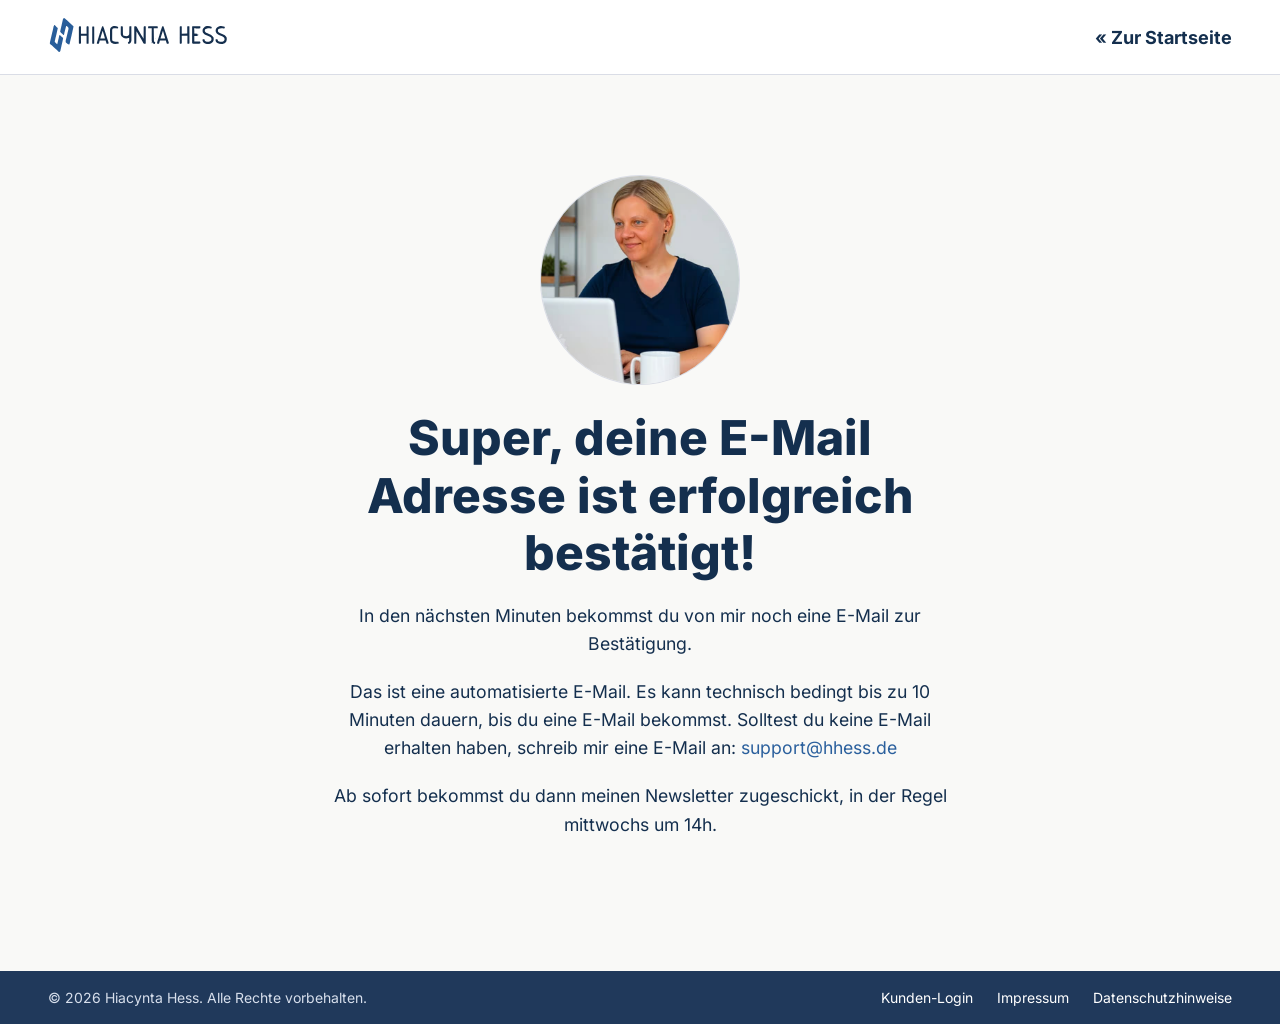
==== website/danke-newsletter-youtube.html @ 3c46c0c9 "Fünf weitere Danke-/Bestätigungsseiten (reduzierter Header/Footer) - danke-newsletter-youtube.html: " ====
<!DOCTYPE html>
<html lang="de">
<head>
  <meta charset="UTF-8">
  <meta name="viewport" content="width=device-width, initial-scale=1.0">
  <title>Danke! | Hiacynta Hess</title>
  <meta name="description" content="Deine Anmeldung zum Newsletter war erfolgreich.">
  <meta name="robots" content="noindex, nofollow">
  <link rel="icon" href="assets/logos/hiacynta-hess-logo.svg" type="image/svg+xml">
  <link rel="stylesheet" href="css/styles.css">
</head>
<body class="page-standard page-fill-height">

  <!-- ===== Header / Nav (reduziert) ===== -->
  <header class="site-header site-header--reduced">
    <div class="site-header__inner">
    <a href="/"><img class="logo" src="assets/logos/hiacynta-hess-logo.svg" alt="Hiacynta Hess" width="182" height="38"></a>
    <a class="site-header__link" href="/">« Zur Startseite</a>
    </div>
  </header>

  <!-- ===== Inhalt ===== -->
  <main class="section section--page">
    <div class="container">
      <div class="section-head section-head--center">
        <div class="hero__photo-wrap">
          <div class="hero__photo"><img src="assets/fotos/hiacynta-hess.avif" alt="Hiacynta Hess" width="300" height="300"></div>
        </div>
        <h1>Super, deine E-Mail Adresse ist erfolgreich bestätigt!</h1>
        <p class="section-lead">In den nächsten Minuten bekommst du von mir noch eine E-Mail zur Bestätigung.</p>
        <p class="section-lead">Das ist eine automatisierte E-Mail. Es kann technisch bedingt bis zu 10 Minuten dauern, bis du eine E-Mail bekommst. Solltest du keine E-Mail erhalten haben, schreib mir eine E-Mail an: <a href="mailto:support@hhess.de">support@hhess.de</a></p>
        <p class="section-lead">Ab sofort bekommst du dann meinen Newsletter zugeschickt, in der Regel mittwochs um 14h.</p>
      </div>
    </div>
  </main>

  <!-- ===== Footer (reduziert — nur Abschlussleiste) ===== -->
  <footer class="site-footer site-footer--reduced">
    <div class="footer-bottom">
      <div class="footer-bottom__inner">
        <div class="footer-bottom__copy">© 2026 Hiacynta Hess. Alle Rechte vorbehalten.</div>
        <div class="footer-bottom__legal">
          <a href="https://hiacyntahess.thrivecart.com/signin/" target="_blank" rel="noopener">Kunden-Login</a>
          <a href="/impressum">Impressum</a>
          <a href="/datenschutz">Datenschutzhinweise</a>
        </div>
      </div>
    </div>
  </footer>
</body>
</html>
---- website/css/styles.css ----
/* ============================================================
   Hiacynta Hess — hhess.de
   Implemented from the "HHESS.de" Claude Design System.
   Tokens + components + layout, production static CSS.
   ============================================================ */

/* ---- Fonts ------------------------------------------------------
   Inter wird selbst gehostet (assets/fonts/), nicht mehr von Google
   Fonts geladen — kein Drittanbieter-Request mehr (Performance +
   DSGVO: keine IP-Übertragung an Google beim Seitenaufruf). Es sind
   Variable-Font-Dateien (eine Datei deckt Weight 400-800 ab), daher
   genügen zwei @font-face-Regeln (Latin + Latin-Extended) statt
   fünf pro Subset. Font Awesome bleibt CDN (siehe <head>). */
@font-face {
  font-family: 'Inter';
  font-style: normal;
  font-weight: 400 800;
  font-display: swap;
  src: url('../assets/fonts/inter-latin.woff2') format('woff2');
  unicode-range: U+0000-00FF, U+0131, U+0152-0153, U+02BB-02BC, U+02C6, U+02DA, U+02DC, U+0304, U+0308, U+0329, U+2000-206F, U+20AC, U+2122, U+2191, U+2193, U+2212, U+2215, U+FEFF, U+FFFD;
}
@font-face {
  font-family: 'Inter';
  font-style: normal;
  font-weight: 400 800;
  font-display: swap;
  src: url('../assets/fonts/inter-latin-ext.woff2') format('woff2');
  unicode-range: U+0100-02BA, U+02BD-02C5, U+02C7-02CC, U+02CE-02D7, U+02DD-02FF, U+0304, U+0308, U+0329, U+1D00-1DBF, U+1E00-1E9F, U+1EF2-1EFF, U+2020, U+20A0-20AB, U+20AD-20C0, U+2113, U+2C60-2C7F, U+A720-A7FF;
}

/* ---- Design tokens ------------------------------------------- */
:root {
  /* Base palette — from brand design guide */
  --color-primary: #2B609D;      /* icons, card borders (interactive) */
  --color-eyebrow-blue: #285E9A; /* eyebrow/Dachzeile over headlines */
  --color-ink: #142F4E;          /* headlines & body text */
  --color-accent: #FFA22A;       /* buttons, badges (accent) */

  --color-bg-page: #F9F9F7;      /* page background */
  --color-bg-card: #FFFFFF;      /* cards sitting on page background */

  --color-badge-bg: #E6EEF7;     /* badge bg, icon tile bg */
  --color-border: #DADDE6;       /* card borders, dividers */

  /* Semantic aliases */
  --text-heading: var(--color-ink);
  --text-body: var(--color-ink);
  --text-eyebrow: var(--color-eyebrow-blue);
  --text-on-accent: #FFFFFF;

  --surface-page: var(--color-bg-page);
  --surface-card: var(--color-bg-card);
  --surface-badge: var(--color-badge-bg);
  --surface-icon-tile: var(--color-badge-bg);

  --border-card: var(--color-border);
  --border-focus: var(--color-primary);

  --icon-stroke: var(--color-primary);

  /* Buttons */
  --button-primary-bg: var(--color-accent);
  --button-primary-fg: #FFFFFF;
  --button-primary-hover-bg: #FFFFFF;
  --button-primary-hover-fg: var(--color-accent);
  --button-primary-hover-border: var(--color-accent);

  --button-secondary-fg: var(--color-primary);
  --button-secondary-border: var(--color-primary);
  --button-secondary-hover-bg: var(--color-badge-bg);

  /* ratedo.de Widget — Theming */
  --ratedo-color-font: #121212;
  --ratedo-color-head: linear-gradient(to left, #dfeaf4, #e4daec);
  --ratedo-color-background: #ffffff;
  --ratedo-color-shadow: rgba(0, 0, 0, 0.12);
  --ratedo-size-border: 1px;
  --ratedo-color-border: #d3d3d3;

  /* Hero section — dark radial gradient */
  --hero-gradient-outer: #1C2B41;
  --hero-gradient-inner: #597AAB;
  --hero-bg: radial-gradient(circle, var(--hero-gradient-inner) 0%, var(--hero-gradient-outer) 100%);
  --text-eyebrow-on-dark: var(--color-accent);

  /* Typography scale */
  --eyebrow-size: 0.6875rem;
  --eyebrow-weight: 600;
  --eyebrow-transform: uppercase;
  --eyebrow-tracking: 0.08em;

  --h1-size: clamp(2rem, 5vw + 1rem, 3rem);       /* 32–48px */
  --h1-weight: 800;
  --h1-line: 1.2;

  --h2-size: clamp(1.75rem, 3vw + 1rem, 2.25rem); /* 28–36px */
  --h2-weight: 700;
  --h2-line: 1.3;

  --h3-size: clamp(1.5rem, 2vw + 1rem, 1.75rem);  /* 24–28px */
  --h3-weight: 600;
  --h3-line: 1.4;

  --body-size: 1.1rem;
  --body-weight: 400;
  --body-line: 1.6;

  --label-size: 0.9375rem;
  --label-weight: 600;
  --badge-size: 0.875rem;
  --badge-weight: 600;

  /* Spacing scale */
  --space-1: 4px;
  --space-2: 8px;
  --space-3: 12px;
  --space-4: 16px;
  --space-5: 20px;
  --space-6: 24px;
  --space-8: 32px;
  --space-10: 40px;
  --space-12: 48px;
  --space-16: 64px;
  --space-20: 100px;

  /* Radii */
  --radius-sm: 2px;   /* buttons */
  --radius-md: 6px;   /* badges */
  --radius-lg: 10px;  /* cards */
  --radius-xl: 14px;  /* icon tiles */

  --icon-tile-size: 64px;
  --card-padding: 1.25rem;
  --button-padding: 10px 24px;

  --transition-fast: 0.2s;

  --font-sans: 'Inter', -apple-system, BlinkMacSystemFont, sans-serif;

  /* Layout */
  --container-max: 1300px;    /* Standardbreite */
  --container-narrow: 800px;  /* schmale Version (textlastige Seiten) */
  --section-x: 48px;
}

/* ---- Base ---------------------------------------------------- */
* { box-sizing: border-box; }

html { scroll-behavior: smooth; }

body {
  font-family: var(--font-sans);
  background: var(--surface-page);
  color: var(--text-body);
  margin: 0;
  -webkit-font-smoothing: antialiased;
}

a {
  color: var(--color-primary);
  text-decoration: none;
  transition: color var(--transition-fast);
}
a:hover { color: var(--color-accent); }

h1, h2, h3, p { margin: 0; font-family: var(--font-sans); color: var(--text-heading); }
h1 { font-size: var(--h1-size); font-weight: var(--h1-weight); line-height: var(--h1-line); }
h2 { font-size: var(--h2-size); font-weight: var(--h2-weight); line-height: var(--h2-line); }
h3 { font-size: var(--h3-size); font-weight: var(--h3-weight); line-height: var(--h3-line); }
p  { font-size: var(--body-size); font-weight: var(--body-weight); line-height: var(--body-line); }

img { max-width: 100%; }

/* ---- Icons (selbst gehostetes SVG-Sprite, ersetzt Font Awesome) --- */
.icon { display: inline-block; width: 1em; height: 1em; fill: currentColor; vertical-align: -0.125em; flex-shrink: 0; }

.eyebrow {
  display: block;
  font-size: var(--eyebrow-size);
  font-weight: var(--eyebrow-weight);
  color: var(--text-eyebrow);
  text-transform: var(--eyebrow-transform);
  letter-spacing: var(--eyebrow-tracking);
}
/* Grosszuegigerer Abstand Dachzeile -> Headline, site-weit (auch ohne .section-head-Wrapper) */
.eyebrow + h1,
.eyebrow + h2 { margin-top: var(--space-4); }

/* ---- Components: Button -------------------------------------- */
.hh-btn {
  display: inline-flex;
  align-items: center;
  justify-content: center;
  gap: 10px;
  border-radius: var(--radius-sm);
  padding: var(--button-padding);
  font-family: var(--font-sans);
  font-size: 0.9375rem;
  font-weight: 600;
  line-height: 1.2;
  cursor: pointer;
  white-space: nowrap;
  transition: background var(--transition-fast), color var(--transition-fast), border var(--transition-fast);
}
.hh-btn--primary {
  background: var(--button-primary-bg);
  color: var(--button-primary-fg);
  border: 1.5px solid var(--button-primary-bg);
}
.hh-btn--primary:hover {
  background: var(--button-primary-hover-bg);
  color: var(--button-primary-hover-fg);
  border-color: var(--button-primary-hover-border);
}
.hh-btn--secondary {
  background: transparent;
  color: var(--button-secondary-fg);
  border: 1.5px solid var(--button-secondary-border);
}
.hh-btn--secondary:hover {
  background: var(--button-secondary-hover-bg);
  color: var(--button-secondary-fg);
}

/* ---- Components: Badge --------------------------------------- */
.badge {
  display: inline-block;
  padding: 4px 12px;
  border-radius: var(--radius-md);
  font-size: var(--badge-size);
  font-weight: var(--badge-weight);
  background: var(--surface-badge);
  color: var(--text-heading);
}
.badge--highlighted {
  background: var(--color-accent);
  color: #fff;
}

/* ---- Components: Card ---------------------------------------- */
.card {
  background: var(--surface-card);
  border: 1px solid var(--border-card);
  border-radius: var(--radius-lg);
  padding: var(--card-padding);
  display: flex;
  flex-direction: column;
  gap: var(--space-3);
  transition: border-color var(--transition-fast);
}
.card:hover { border-color: var(--color-ink); }
.card h3 { margin: 0; }
.card p { margin: 0; font-size: 1rem; line-height: var(--body-line); color: var(--text-body); }

/* ---- Components: IconTile ----------------------------------- */
.icon-tile {
  width: var(--icon-tile-size);
  height: var(--icon-tile-size);
  border-radius: var(--radius-xl);
  background: var(--surface-icon-tile);
  display: flex;
  align-items: center;
  justify-content: center;
  color: var(--icon-stroke);
  flex-shrink: 0;
}
.icon-tile .icon { font-size: 1.375rem; }

/* ---- Seiten-Typen (Layout-Konvention) -----------------------
   .page-hero     = Header + blaue Hero-Section (Startseite, Landingpages)
   .page-standard = ohne Hero, Header direkt auf Inhalt (Impressum, Datenschutz, …)
   Marker am <body>; aktuell rein semantisch (Hook für spätere typspezifische Styles).
   ------------------------------------------------------------- */

/* Seiten mit wenig Inhalt (z. B. Bestätigungsseiten): Body auf volle
   Bildschirmhöhe strecken, damit der Footer auch auf großen Bildschirmen
   am unteren Rand bleibt statt mittig zu "schweben". Header-Reihenfolge/
   -Position bleibt unangetastet (steht ganz normal oben). */
.page-fill-height { display: flex; flex-direction: column; min-height: 100vh; }
.page-fill-height > main { flex: 1 0 auto; }

/* ---- Layout helpers ----------------------------------------- */
.container { max-width: var(--container-max); margin: 0 auto; }
/* Schmale Version: an jedem .container zuschaltbar (class="container container--narrow") */
.container--narrow { max-width: var(--container-narrow); }

/* Fließ-/Rechtstexte auf Standardseiten (Impressum, Datenschutz, …) */
.legal h1 { font-size: clamp(1.9rem, 3vw + 1rem, 2.4rem); margin-bottom: var(--space-4); }
.legal h2 { font-size: 1.5rem; margin-top: var(--space-10); }
.legal h3 { font-size: 1.2rem; font-weight: 700; margin-top: var(--space-8); }
.legal h4 { font-size: 1rem; font-weight: 700; margin-top: var(--space-6); }
.legal p { margin-top: var(--space-2); }
.legal p + p { margin-top: var(--space-3); }
.legal ul { margin-top: var(--space-2); padding-left: 1.25rem; }
.legal li { margin-top: 4px; }
.legal address { font-style: normal; line-height: 1.7; }
.legal a { color: var(--color-primary); word-break: break-word; }
.legal a:hover { color: var(--color-accent); }

/* ---- Kundenstimmen / Testimonials --------------------------- */
.section-lead { max-width: 640px; margin-top: var(--space-5); }

.subnav { display: flex; flex-wrap: wrap; gap: 12px; margin-top: var(--space-6); }
.subnav a {
  display: inline-block;
  padding: 9px 18px;
  border: 1px solid var(--border-card);
  border-radius: var(--radius-sm);
  background: #fff;
  color: var(--color-ink);
  font-weight: 600;
  font-size: 0.9375rem;
}
.subnav a:hover { border-color: var(--color-ink); color: var(--color-accent); }

.testimonial-grid {
  display: grid;
  grid-template-columns: repeat(3, 1fr);
  gap: var(--space-6);
  margin-top: var(--space-8);
}
.testimonial {
  background: #fff;
  border: 1px solid var(--border-card);
  border-radius: var(--radius-lg);
  padding: var(--space-6);
  display: flex;
  flex-direction: column;
  transition: border-color var(--transition-fast), box-shadow var(--transition-fast);
}
.testimonial:hover {
  border-color: rgba(43, 96, 157, 0.7);
  box-shadow: 0 8px 24px rgba(20, 47, 78, 0.08);
}
.testimonial__top { display: flex; justify-content: space-between; align-items: flex-start; gap: 12px; margin-bottom: var(--space-4); }
.testimonial__stars { color: var(--color-accent); font-size: 0.9375rem; letter-spacing: 3px; }
.testimonial__quote { color: #c3d2e6; font-size: 2rem; line-height: 1; flex-shrink: 0; }
.testimonial__text { font-size: 1rem; line-height: 1.6; margin-bottom: var(--space-5); }
.testimonial__footer {
  margin-top: auto;
  padding-top: var(--space-5);
  border-top: 1px solid var(--border-card);
  display: flex;
  align-items: center;
  gap: 12px;
}
.testimonial__avatar {
  width: 40px;
  height: 40px;
  flex-shrink: 0;
  border-radius: 50%;
  background: var(--surface-badge);
  color: var(--color-primary);
  display: flex;
  align-items: center;
  justify-content: center;
  font-weight: 700;
  font-size: 0.9375rem;
}
.testimonial__author { font-weight: 700; color: var(--color-ink); }
.testimonial__role { font-size: 0.875rem; color: #5b6b80; font-style: italic; margin-top: 1px; }

/* Gruppen-Kopf (Titel + Lead) */
.group-head { margin-bottom: var(--space-8); }
.group-head h2 { margin: 0; }
.group-head__lead { margin-top: var(--space-3); color: #5b6b80; max-width: 760px; }
/* Nur Abstand, wenn das vorherige Panel ebenfalls sichtbar ist — sonst hätte ein
   ausgeblendetes Panel (hidden) weiterhin unsichtbaren Einfluss auf den Abstand
   und die Überschrift würde je nach Filter unterschiedlich hoch stehen. */
.ks-panel:not([hidden]) ~ .ks-panel:not([hidden]) { margin-top: var(--space-16); }

/* Slide-Effekt beim Filter-Wechsel */
.ks-panels { overflow: hidden; }
.ks-slide-right { animation: ks-slide-in-right 0.35s ease both; }
.ks-slide-left { animation: ks-slide-in-left 0.35s ease both; }
@keyframes ks-slide-in-right {
  from { opacity: 0; transform: translateX(48px); }
  to   { opacity: 1; transform: translateX(0); }
}
@keyframes ks-slide-in-left {
  from { opacity: 0; transform: translateX(-48px); }
  to   { opacity: 1; transform: translateX(0); }
}
@media (prefers-reduced-motion: reduce) {
  .ks-slide-right, .ks-slide-left { animation: none; }
  .yt-wall__track { animation: none; }
}
.attribution { margin-top: var(--space-8); font-size: 0.875rem; color: #5b6b80; }
.attribution a { color: var(--color-primary); text-decoration: underline; }

/* ---- YouTube-Kommentar-Wand (Marquee, zwei Reihen) ----------- */
.yt-wall { margin-top: var(--space-12); display: flex; flex-direction: column; gap: var(--space-5); }
.yt-wall__row { overflow: hidden; }
.yt-wall__track { display: flex; gap: var(--space-5); width: max-content; }
.yt-wall__row--a .yt-wall__track { animation: yt-wall-right 70s linear infinite; }
.yt-wall__row--b .yt-wall__track { animation: yt-wall-left 70s linear infinite; }
.yt-wall__row:hover .yt-wall__track { animation-play-state: paused; }
@keyframes yt-wall-right {
  from { transform: translateX(-50%); }
  to   { transform: translateX(0); }
}
@keyframes yt-wall-left {
  from { transform: translateX(0); }
  to   { transform: translateX(-50%); }
}
.yt-quote {
  flex: 0 0 300px;
  background: var(--color-bg-card);
  border: 1px solid var(--color-border);
  border-radius: var(--radius-lg);
  padding: var(--space-5);
}
.yt-quote__meta {
  display: flex;
  align-items: center;
  gap: var(--space-2);
  font-size: 0.75rem;
  font-weight: 700;
  letter-spacing: 0.06em;
  text-transform: uppercase;
  color: var(--color-ink);
  margin-bottom: var(--space-3);
}
.yt-quote__dot { width: 7px; height: 7px; border-radius: 50%; background: var(--color-accent); flex-shrink: 0; }
.yt-quote__text { font-size: 0.9375rem; line-height: 1.6; color: var(--color-ink); }

/* ---- Themen-Grid (YouTube), 3x2, wiederverwendet .step / .step__num --- */
.topic-grid { margin-top: var(--space-10); }
.topic-grid__cta { display: flex; flex-direction: column; align-items: center; justify-content: center; text-align: center; gap: var(--space-4); }
.topic-grid__cta h3 { margin-top: 0; }
.topic-grid__cta .hh-btn { margin-top: var(--space-2); }

/* CTA-Band (dunkel) */
.cta-band { background: var(--color-ink); padding: var(--space-16) var(--section-x); text-align: center; }
.cta-band__inner { max-width: var(--container-max); margin: 0 auto; }
.cta-band h2 { color: #fff; }
.cta-band p { color: #dbe3ef; margin-top: var(--space-3); max-width: 680px; margin-left: auto; margin-right: auto; }
.cta-band .hh-btn { margin-top: var(--space-6); }

/* Kundenstimmen-Filter (Tabs) */
.ks-filter {
  display: inline-flex;
  flex-wrap: wrap;
  justify-content: center;
  gap: 4px;
  margin-top: var(--space-6);
  max-width: 100%;
  padding: 6px;
  background: var(--surface-badge);
  border-radius: 999px;
}
.ks-filter__btn {
  font-size: 0.9375rem;
  font-weight: 600;
  padding: 11px 24px;
  border: none;
  border-radius: 999px;
  background: transparent;
  color: var(--color-ink);
  cursor: pointer;
  transition: background var(--transition-fast), color var(--transition-fast), box-shadow var(--transition-fast);
}
.ks-filter__btn:hover { color: var(--color-primary); }
.ks-filter__btn.is-active {
  background: var(--color-primary);
  color: #fff;
  box-shadow: 0 2px 8px rgba(20, 47, 78, 0.18);
}
.ks-panel[hidden] { display: none; }
.ratedo-seal { margin-top: var(--space-10); display: flex; justify-content: center; }

.section { padding: var(--space-20) var(--section-x); }
.section--page { background: var(--surface-page); }
.section--white { background: #fff; }

.grid-3 { display: grid; grid-template-columns: repeat(3, 1fr); gap: var(--space-6); }
.grid-4 { display: grid; grid-template-columns: repeat(4, 1fr); gap: var(--space-6); }

.section-head { margin-bottom: var(--space-8); }
.section-head h2 { margin-top: var(--space-4); }

/* Zentrierte Variante (z. B. Bestätigungsseiten ohne Zwei-Spalten-Hero) */
.section-head--center { text-align: center; max-width: 640px; margin-left: auto; margin-right: auto; }
.section-head--center .hero__photo-wrap { max-width: 200px; margin: 0 auto var(--space-6); }
.section-head--center .section-lead { margin-left: auto; margin-right: auto; }

/* Breiteres Produkt-/Mockup-Bild vor einer .section-head--center (statt Foto-Kreis), z. B. Dankeseite eines Freebies */
.confirm-visual { display: block; max-width: 900px; width: 100%; height: auto; margin: 0 auto var(--space-8); }

/* ---- Header / Nav ------------------------------------------- */
.site-header {
  padding: 16px var(--section-x);
  background: #fff;
  border-bottom: 1px solid var(--border-card);
  position: sticky;
  top: 0;
  z-index: 50;
}
.site-header__inner {
  max-width: var(--container-max);
  margin: 0 auto;
  display: flex;
  align-items: center;
  justify-content: space-between;
  gap: var(--space-6);
}
.site-header .logo { height: 38px; }
.main-nav {
  display: flex;
  gap: 30px;
  font-size: 1.125rem;
  font-weight: 600;
  color: var(--color-ink);
}
.main-nav a { color: inherit; }

/* Top-Level-Menüpunkte: dunkler bei Hover + Linie, die von links nach rechts sliced */
.main-nav > a,
.main-nav > .has-dropdown > a {
  position: relative;
  padding-bottom: 4px;
  transition: color var(--transition-fast);
}
.main-nav > a::after,
.main-nav > .has-dropdown > a::after {
  content: "";
  position: absolute;
  left: 0;
  right: 0;
  bottom: 0;
  height: 2px;
  background: var(--color-accent);
  transform: scaleX(0);
  transform-origin: left center;
  transition: transform var(--transition-fast) ease;
}
.main-nav > a:hover,
.main-nav > .has-dropdown > a:hover,
.main-nav > a.is-active,
.main-nav > .has-dropdown > a.is-active {
  color: #0c1d33; /* etwas dunkler als --color-ink */
}
.main-nav > a:hover::after,
.main-nav > .has-dropdown > a:hover::after,
.main-nav > a.is-active::after,
.main-nav > .has-dropdown > a.is-active::after {
  transform: scaleX(1);
}

/* Dropdown-Einträge: schlichter Akzent-Hover, keine Slide-Linie */
.dropdown a:hover { color: var(--color-accent); }

.has-dropdown { position: relative; }
.has-dropdown > .dropdown {
  position: absolute;
  top: 28px;
  left: 0;
  background: #fff;
  border: 1px solid var(--border-card);
  border-radius: 10px;
  padding: 12px;
  width: 220px;
  box-shadow: 0 8px 24px rgba(20, 47, 78, 0.08);
  display: none;
}
.has-dropdown:hover > .dropdown,
.has-dropdown:focus-within > .dropdown { display: block; }
.dropdown a { display: block; padding: 8px; font-size: 0.875rem; font-weight: 500; }

.nav-toggle { display: none; }

/* Reduzierter Header: gleiche Leiste, ohne Menü — statt Button ein Textlink zurück zur Startseite */
.site-header__link {
  font-size: 1.125rem;
  font-weight: 700;
  color: var(--color-ink);
  transition: color var(--transition-fast);
}
.site-header__link:hover { color: var(--color-accent); }

/* ---- Hero --------------------------------------------------- */
.hero {
  padding: 72px var(--section-x);
  background: var(--hero-bg);
}
.hero__grid {
  display: grid;
  grid-template-columns: 2fr 1fr;
  gap: var(--space-12);
  align-items: center;
}
.hero .eyebrow { color: var(--text-eyebrow-on-dark); }
.hero h1 { margin-top: var(--space-4); color: #fff; }
.hero__lead { margin-top: var(--space-5); max-width: 90%; color: #fff; }
.hero__cta { display: flex; align-items: center; gap: 20px; flex-wrap: wrap; margin-top: 24px; }
.hero .hh-btn { padding: 16px 26px; }
.hero__cta-link { display: inline-flex; align-items: center; gap: 6px; font-weight: 700; color: #fff; }
.hero__cta-link:hover { color: var(--color-accent); }
.hero__reassure { display: flex; flex-wrap: wrap; gap: 20px; margin-top: 20px; font-size: 0.8125rem; color: #fff; }
.hero__reassure span { display: inline-flex; align-items: center; gap: 7px; }
.hero__reassure .icon { color: #fff; font-size: 0.75rem; }
.hero__media {
  position: relative;
  display: flex;
  align-items: center;
  justify-content: center;
  min-height: 320px;
}
.hero__media--box {
  background: #fff;
  border-radius: 14px;
  border: 1px solid var(--border-card);
  color: #98a2b3;
  font-size: 0.875rem;
  text-align: center;
  overflow: hidden;
}
.hero__media--box img { width: 100%; height: 100%; object-fit: cover; display: block; }
/* Wrapper hat exakt die Foto-Größe -> Siegel wird IMMER relativ zum Foto positioniert,
   unabhängig davon, wie breit die umgebende .hero__media-Spalte gerade ist (wichtig für
   Tablet/Smartphone, wo der Hero einspaltig wird und die Spalte viel breiter als das Foto ist). */
.hero__photo-wrap {
  position: relative;
  width: 100%;
  max-width: 420px;
  margin: 0 auto;
}
.hero__photo {
  width: 100%;
  aspect-ratio: 1 / 1.05;
  border-radius: 50%;
  background: #fff;
  border: 1px solid var(--border-card);
  display: flex;
  align-items: center;
  justify-content: center;
  color: #98a2b3;
  font-size: 0.875rem;
  overflow: hidden;
  text-align: center;
}
.hero__photo img { width: 100%; height: 100%; object-fit: cover; }
.hero__seal {
  position: absolute;
  left: -20px;
  bottom: 18%;
  z-index: 2;
  max-width: 200px;
}
/* Kleinere Foto-Variante (Kundenstimmen-Hero) */
.hero__media--small .hero__photo-wrap { max-width: 300px; }
.hero__media--small .hero__seal { left: -55px; bottom: 2%; max-width: 160px; }
.hero--centered { text-align: center; }
.hero--centered h1 { max-width: 780px; margin-left: auto; margin-right: auto; }
.hero--centered .hero__lead { max-width: 560px; margin-left: auto; margin-right: auto; }
.hero--centered .hero__cta { justify-content: center; margin-top: 28px; }

/* ---- Stats -------------------------------------------------- */
.stats { padding: var(--space-12) var(--section-x); background: #fff; }
.stat__num { font-size: 2.5rem; font-weight: 800; color: var(--color-primary); line-height: 1; }
.stat__title { font-weight: 700; margin-top: 4px; }
.stat__desc { color: #5b6b80; font-size: 0.875rem; margin-top: 4px; }

/* ---- Trust-Bar (Kanal-Zahlen, dunkler Verlauf) --------------- */
.trust-bar { padding: var(--space-12) var(--section-x); background: linear-gradient(to right, var(--color-ink), var(--color-primary)); }
.trust-bar__grid { text-align: center; }
.trust-bar__item { position: relative; }
.trust-bar__item + .trust-bar__item::before { content: ""; position: absolute; top: 2px; bottom: 2px; left: calc(var(--space-6) / -2); width: 1px; background: rgba(255, 255, 255, 0.25); }
.trust-bar__num { font-size: 2.5rem; font-weight: 800; color: #fff; line-height: 1; }
.trust-bar__label { margin-top: 4px; font-weight: 600; font-size: 0.9375rem; color: rgba(255, 255, 255, 0.85); }

/* ---- Video-Grid (YouTube, Content-Blocker "Klick zum Laden") - */
.video-grid { margin: var(--space-10) auto 0; display: flex; flex-direction: column; gap: var(--space-8); }
.video-card {
  display: flex;
  align-items: center;
  gap: var(--space-12);
  background: var(--color-bg-card);
}
.video-card + .video-card { padding-top: var(--space-8); border-top: 1px solid var(--color-border); }
.video-card__embed {
  position: relative;
  flex: 0 0 42%;
  aspect-ratio: 16 / 9;
  background: var(--color-ink);
  border-radius: var(--radius-lg);
  overflow: hidden;
}
.video-card__embed iframe { position: absolute; inset: 0; width: 100%; height: 100%; border: 0; display: block; }
.video-card__play { position: absolute; inset: 0; width: 100%; height: 100%; padding: 0; border: 0; background: none; cursor: pointer; }
.video-card__thumb { position: absolute; inset: 0; width: 100%; height: 100%; object-fit: cover; display: block; }
.video-card__play-icon {
  position: absolute;
  top: 50%;
  left: 50%;
  transform: translate(-50%, -50%);
  width: 56px;
  height: 56px;
  border-radius: 50%;
  background: rgba(20, 47, 78, 0.75);
  color: #fff;
  display: flex;
  align-items: center;
  justify-content: center;
  font-size: 1.125rem;
  transition: background var(--transition-fast);
}
.video-card__play:hover .video-card__play-icon { background: var(--color-accent); }
.video-card__body { padding: var(--space-6) var(--space-6) var(--space-6) 0; display: flex; flex-direction: column; align-items: flex-start; justify-content: center; gap: var(--space-3); flex: 1; min-width: 0; }
.video-card__body h3 { margin: 0; }
.video-card__body p { margin: 0; font-size: 1rem; }
.video-card__link { display: inline-flex; align-items: center; gap: 6px; margin-top: var(--space-2); font-weight: 700; color: var(--color-primary); }
.video-card__link:hover { color: var(--color-accent); }
.video-grid__note { margin-top: var(--space-8); padding-top: var(--space-8); border-top: 1px solid var(--color-border); text-align: center; color: #5b6b80; font-size: 0.875rem; }
.video-grid__note a { color: var(--color-primary); text-decoration: underline; }
.video-grid__note a:hover { color: var(--color-accent); }
.video-grid__cta { margin-top: var(--space-6); text-align: center; }
.video-grid__cta .hh-btn { padding-top: 16px; padding-bottom: 16px; }

/* ---- Testimonials ------------------------------------------- */
.quote {
  background: var(--surface-page);
  border: 1px solid var(--border-card);
  border-radius: 10px;
  padding: 1.25rem;
}
.quote p { font-size: 0.95rem; }
.quote__name { font-weight: 700; margin-top: 12px; }
.quote__role { font-size: 0.8125rem; color: #5b6b80; }

/* ---- About -------------------------------------------------- */
.about {
  padding: var(--space-16) var(--section-x);
  background: var(--surface-page);
}
.about__grid {
  display: grid;
  grid-template-columns: 0.8fr 1.2fr;
  gap: var(--space-10);
  align-items: center;
}
.about__media {
  background: #fff;
  border-radius: 14px;
  border: 1px solid var(--border-card);
  min-height: 260px;
  display: flex;
  align-items: center;
  justify-content: center;
  color: #98a2b3;
  font-size: 0.875rem;
  overflow: hidden;
}
.about__media img { width: 100%; height: 100%; object-fit: cover; display: block; }
.about__badges { display: flex; gap: 12px; margin-top: 20px; flex-wrap: wrap; }
.about p { margin-top: 12px; }

/* ---- Process (ServicePage) ---------------------------------- */
.step {
  background: #fff;
  border: 1px solid var(--border-card);
  border-radius: 10px;
  padding: 1.25rem;
  transition: border-color var(--transition-fast), box-shadow var(--transition-fast);
}
/* Dichtes Karten-Grid (mehrere .step nebeneinander) -> dezenter Hover, wie .testimonial. Siehe wiki/design-system.md "Hover-Konventionen". */
.step:hover {
  border-color: rgba(43, 96, 157, 0.7);
  box-shadow: 0 8px 24px rgba(20, 47, 78, 0.08);
}
.step__num {
  width: 40px;
  height: 40px;
  border-radius: 10px;
  background: var(--surface-badge);
  color: var(--color-primary);
  display: flex;
  align-items: center;
  justify-content: center;
  font-weight: 700;
}
.step h3 { margin-top: 12px; font-size: 1.1rem; }
.step p { margin-top: 8px; font-size: 1rem; }

/* ---- CTA ---------------------------------------------------- */
.cta { padding: var(--space-16) var(--section-x); background: #fff; text-align: center; }
.cta p { margin-top: 12px; max-width: 480px; margin-left: auto; margin-right: auto; }
.cta__buttons { margin-top: 24px; display: flex; gap: 12px; justify-content: center; flex-wrap: wrap; }

/* ---- Newsletter-CTA (dunkler Verlauf, wiederkehrend über dem Footer) ---- */
.newsletter-cta {
  padding: var(--space-16) var(--section-x);
  background: linear-gradient(to right, #1A293E, #234B79);
  text-align: center;
}
.newsletter-cta__inner { max-width: 960px; margin: 0 auto; }
.newsletter-cta__title { color: #fff; max-width: 860px; margin: 0 auto; }
.newsletter-cta__lead {
  color: #fff;
  margin: var(--space-3) auto 0;
  max-width: 760px;
}
.newsletter-cta__embed { margin-top: var(--space-8); max-width: 420px; min-height: 154px; margin-left: auto; margin-right: auto; }
.newsletter-cta__legal { margin-top: -40px; font-size: 0.875rem; color: rgba(255, 255, 255, 0.75); }
.newsletter-cta__legal a { color: #fff; transition: color var(--transition-fast); }
.newsletter-cta__legal a:hover { color: var(--color-accent); }

/* ---- Footer ------------------------------------------------- */
/* Teil 1: Haupt-Footer (4 Spalten: Marke + 3 Link-Spalten) */
.footer-main {
  background: var(--surface-page);
  border-top: 1px solid var(--border-card);
  padding: var(--space-16) var(--section-x);
}
.footer-main__inner {
  max-width: var(--container-max);
  margin: 0 auto;
  display: grid;
  grid-template-columns: 1.6fr 1fr 1fr 1.3fr;
  gap: var(--space-10);
  align-items: start;
}

/* Spalte 1: Marke */
.footer-brand .logo { height: 38px; }
.footer-brand p { margin-top: 16px; max-width: 340px; font-size: 0.9375rem; line-height: 1.6; }
.footer-social { display: flex; gap: 16px; margin-top: 20px; font-size: 1.25rem; color: var(--color-ink); }
.footer-social a { color: inherit; }
.footer-social a:hover { color: var(--color-accent); }
.footer-brand__rating { margin-top: 20px; font-size: 0.875rem; line-height: 1.7; }
.footer-brand__rating a { color: var(--color-primary); text-decoration: underline; }
.footer-brand__rating a:hover { color: var(--color-accent); }

/* Link-Spalten */
.footer-col__title {
  font-size: 0.875rem;
  font-weight: 700;
  text-transform: uppercase;
  letter-spacing: 0.06em;
  color: var(--color-ink);
  margin: 0 0 18px;
}
.footer-col__links { list-style: none; margin: 0; padding: 0; }
.footer-col__links li { margin-bottom: 20px; }
.footer-col__links a { color: var(--color-ink); font-weight: 600; }
.footer-col__links a:hover { color: var(--color-accent); }

.footer-item { display: flex; flex-direction: column; }
.footer-item__title { font-weight: 700; color: var(--color-ink); }
.footer-item__sub { font-size: 0.875rem; color: #5b6b80; margin-top: 2px; }
.footer-item:hover .footer-item__title { color: var(--color-accent); }

.footer-shop { display: flex; align-items: center; gap: 12px; margin-bottom: 18px; }
.footer-shop__icon {
  width: 40px;
  height: 40px;
  flex-shrink: 0;
  border-radius: 10px;
  background: var(--surface-badge);
  color: var(--color-primary);
  display: flex;
  align-items: center;
  justify-content: center;
  font-size: 1rem;
}

/* Teil 2: Abschlussleiste (dunkel, zweispaltig) */
.footer-bottom {
  background: #20395B;
  color: #d7dfec;
  padding: 18px var(--section-x);
}
.footer-bottom__inner {
  max-width: var(--container-max);
  margin: 0 auto;
  display: flex;
  justify-content: space-between;
  align-items: center;
  gap: var(--space-6);
  font-size: 0.875rem;
}
.footer-bottom__copy { color: #d7dfec; }
.footer-bottom__legal {
  display: flex;
  flex-wrap: wrap;
  align-items: center;
  justify-content: flex-end;
  gap: 24px;
}
.footer-bottom a { color: #fff; }
.footer-bottom a:hover { color: var(--color-accent); }

/* ---- Responsive --------------------------------------------- */
@media (max-width: 960px) {
  :root { --section-x: 28px; }
  .hero__grid { grid-template-columns: 1fr; }
  /* Mobil: Foto zuerst, danach Headline/Text */
  .hero__media { order: 1; }
  .hero__content { order: 2; margin-top: var(--space-10); }
  .hero__seal { left: 0; max-width: 170px; }
  .about__grid { grid-template-columns: 1fr; }
  .grid-4 { grid-template-columns: repeat(2, 1fr); }
  .footer-main__inner { grid-template-columns: 1fr 1fr; }
  .testimonial-grid { grid-template-columns: repeat(2, 1fr); }
}

@media (max-width: 760px) {
  .site-header__inner { flex-wrap: wrap; }
  .main-nav {
    display: none;
    order: 3;
    width: 100%;
    flex-direction: column;
    gap: 14px;
    padding-top: 12px;
  }
  .main-nav.open { display: flex; }
  .nav-toggle {
    display: inline-flex;
    background: transparent;
    border: none;
    font-size: 1.375rem;
    color: var(--color-ink);
    cursor: pointer;
  }
  .grid-3 { grid-template-columns: 1fr; }
  .grid-4 { grid-template-columns: 1fr; }
  .trust-bar__item + .trust-bar__item::before { display: none; }
  .video-card { flex-direction: column; align-items: stretch; }
  .video-card__embed { flex-basis: auto; aspect-ratio: 16 / 9; min-height: 0; }
  .video-card__body { padding: var(--space-3) 0 0; }
  .stats { display: block; }
  .stats .grid-3 > * + * { margin-top: var(--space-8); }
  .footer-main__inner { grid-template-columns: 1fr; }
  .testimonial-grid { grid-template-columns: 1fr; }
  .footer-bottom__inner { flex-direction: column; align-items: flex-start; gap: 24px; }
  .footer-bottom__legal { flex-direction: column; align-items: flex-start; gap: 12px; order: 1; }
  .footer-bottom__copy { order: 2; }
  /* Filter-Tabs passen als Pille nicht mehr in eine Zeile -> gestapelt, weicher gerundet */
  .ks-filter {
    flex-direction: column;
    width: 100%;
    max-width: 320px;
    margin-left: auto;
    margin-right: auto;
    border-radius: var(--radius-lg);
  }
  .ks-filter__btn { width: 100%; }
}
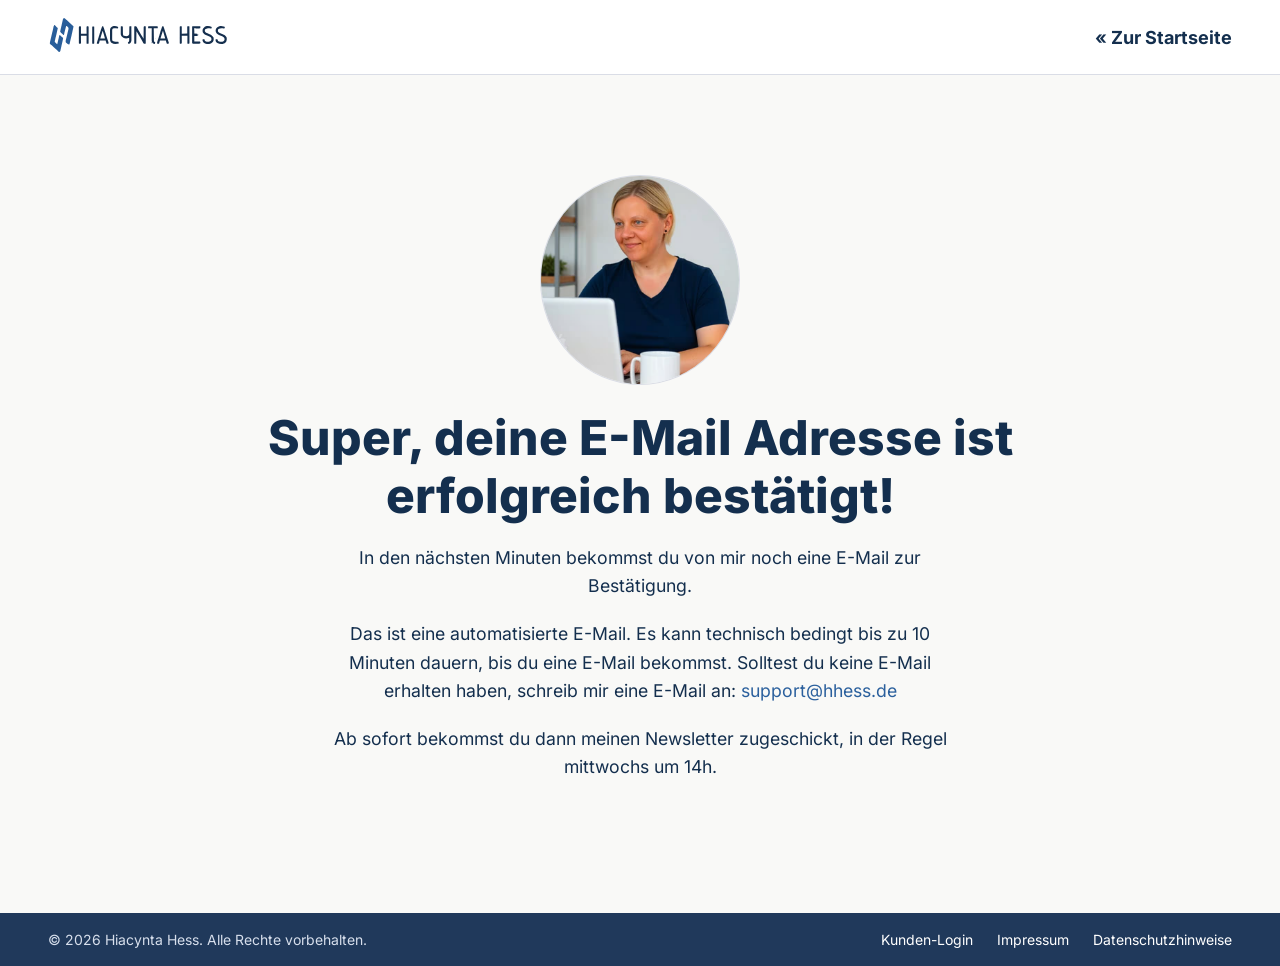
==== commit f6429f97: "Newsletter-Dankeseiten breiter, Freebie-Mockup-Bild kleiner Neue Modifier-Klasse .section-head--wide" ====
--- a/website/danke-newsletter-youtube.html
+++ b/website/danke-newsletter-youtube.html
@@ -22,7 +22,7 @@
   <!-- ===== Inhalt ===== -->
   <main class="section section--page">
     <div class="container">
-      <div class="section-head section-head--center">
+      <div class="section-head section-head--center section-head--wide">
         <div class="hero__photo-wrap">
           <div class="hero__photo"><img src="assets/fotos/hiacynta-hess.avif" alt="Hiacynta Hess" width="300" height="300"></div>
         </div>
--- a/website/css/styles.css
+++ b/website/css/styles.css
@@ -483,9 +483,11 @@
 .section-head--center { text-align: center; max-width: 640px; margin-left: auto; margin-right: auto; }
 .section-head--center .hero__photo-wrap { max-width: 200px; margin: 0 auto var(--space-6); }
 .section-head--center .section-lead { margin-left: auto; margin-right: auto; }
+/* Breitere Variante für textlastigere Bestätigungsseiten (z. B. danke-newsletter*) */
+.section-head--center.section-head--wide { max-width: 820px; }
 
 /* Breiteres Produkt-/Mockup-Bild vor einer .section-head--center (statt Foto-Kreis), z. B. Dankeseite eines Freebies */
-.confirm-visual { display: block; max-width: 900px; width: 100%; height: auto; margin: 0 auto var(--space-8); }
+.confirm-visual { display: block; max-width: 640px; width: 100%; height: auto; margin: 0 auto var(--space-8); }
 
 /* ---- Header / Nav ------------------------------------------- */
 .site-header {
